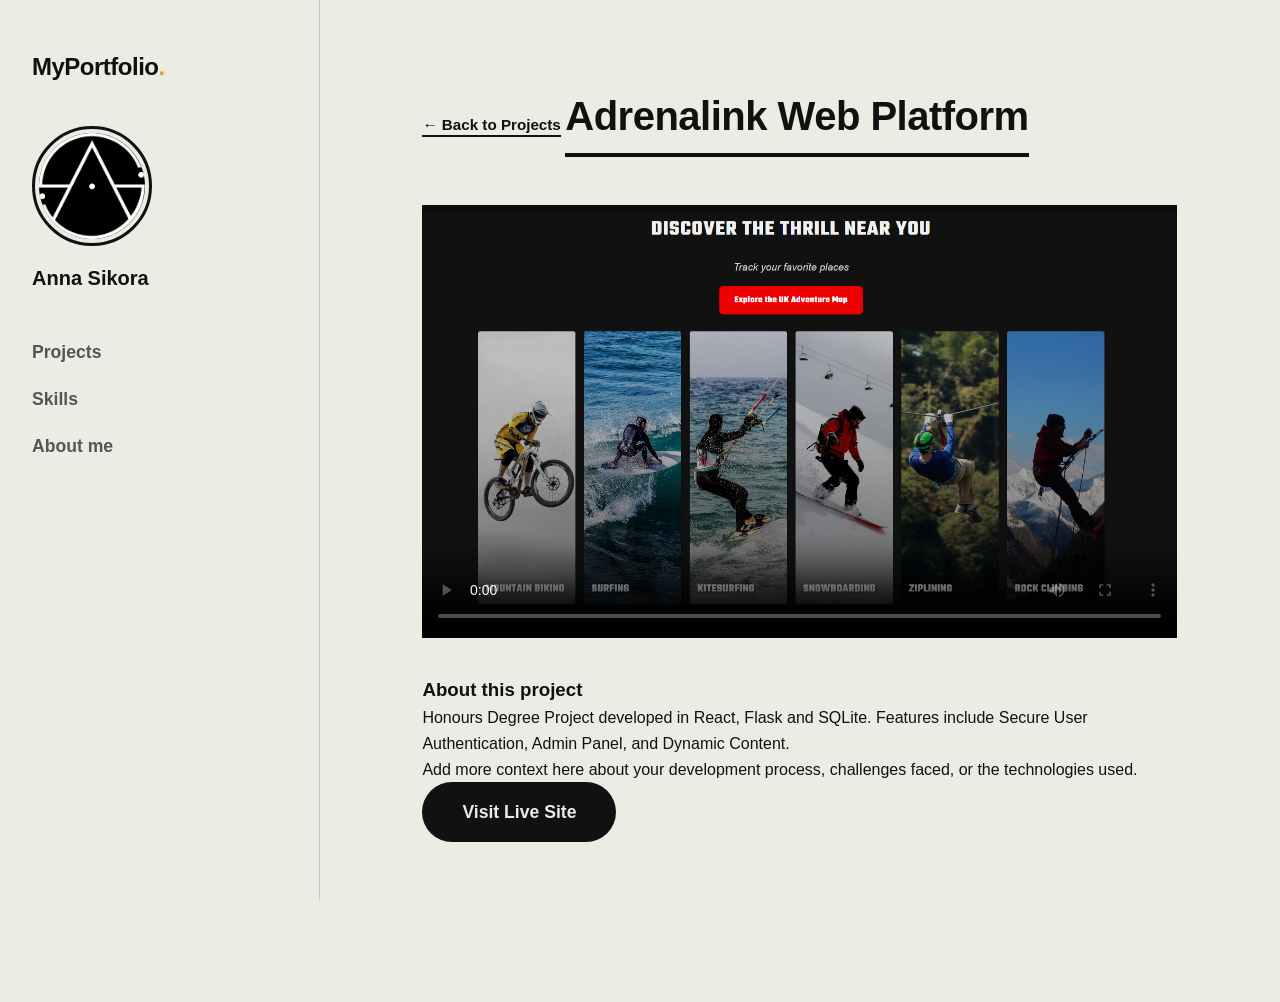
==== project_four.html @ ec580c47 "links" ====
<!DOCTYPE html>
<html lang="en">
<head>
  <meta charset="UTF-8">
  <meta name="viewport" content="width=device-width, initial-scale=1.0">
  <title>Adrenalink Project - Anna Sikora</title>
  <link rel="icon" type="image/png" href="images/logo.png">
  <link rel="stylesheet" href="style.css">
</head>
<body>

  <div class="portfolio-container">
    
    <!-- KEEP YOUR EXISTING LEFT SIDE MENU HERE -->
    <aside class="sidebar">
      <div class="brand">
        <a href="index.html" class="logo">MyPortfolio<span>.</span></a>
      </div>
      <div class="profile">
        <img src="images/logo.png" alt="Anna Sikora" class="profile-pic">
        <h3 class="profile-name">Anna Sikora</h3>
      </div>
      <nav class="menu">
        <ul>
          <!-- Updated links to point back to the main page sections -->
          <li><a href="index.html#projects">Projects</a></li>
          <li><a href="index.html#skills">Skills</a></li>
          <li><a href="index.html#about">About me</a></li>
        </ul>
      </nav>
      <!-- Add your existing social links here -->
    </aside>

    <!-- NEW RIGHT SIDE CONTENT FOR THE PROJECT -->
    <main class="main-content">
      
      <section class="section project-detail-section">
        <!-- Back button to return to the home page -->
        <a href="index.html#projects" class="project-link">&larr; Back to Projects</a>
        
        <h2 class="section-title" style="margin-top: 20px;">Adrenalink Web Platform</h2>
        
        <!-- Video Player -->
        <div class="video-container" style="margin-bottom: 30px;">
          <video width="100%" controls poster="images/adrenalink.png">
            <!-- Ensure you have a 'videos' folder with your video files -->
            <source src="videos/adrenalink-demo.mp4" type="video/mp4">
            Your browser does not support the video tag.
          </video>
        </div>

        <!-- Project Description -->
        <div class="project-description">
          <h3>About this project</h3>
          <p>Honours Degree Project developed in React, Flask and SQLite. Features include Secure User Authentication, Admin Panel, and Dynamic Content.</p>
          
          <p>Add more context here about your development process, challenges faced, or the technologies used.</p>

          <!-- Link to the live site if you still want to include it -->
          <a href="https://adrenalink-uni-1.onrender.com/" target="_blank" class="action-btn">Visit Live Site</a>
        </div>
      </section>

    </main>
  </div>

</body>
</html>
---- style.css ----
/* --- Color Variables --- */
:root {
  /* The main background is a soft, soothing yellow */
  --bg-yellow: #ecebe4; 
  /* Pure white for cards to create clean separation */
  --bg-white: #ffffff;
  /* Very dark grey for high-contrast, accessible reading */
  --text-dark: #111111; 
  /* Medium dark grey for secondary text */
  --text-muted: #555555;
  /* Soft dark borders to define sections without being too harsh */
  --border-color: rgba(17, 17, 17, 0.15); 
  /* A punchy yellow for specific accents/hovers */
  --accent-yellow: #DAA520; 
}

/* --- Base Styles --- */
* {
  margin: 0;
  padding: 0;
  box-sizing: border-box;
}

body {
  font-family: 'Helvetica Neue', Arial, sans-serif;
  color: var(--text-dark);
  background-color: var(--bg-yellow); 
  line-height: 1.6;
}

html {
  scroll-behavior: smooth;
}

/* --- Layout Architecture --- */
.portfolio-container {
  display: flex;
}

/* --- Left Sidebar --- */
.sidebar {
  position: fixed;
  top: 0;
  left: 0;
  width: 320px;
  height: 100vh;
  background-color: var(--bg-yellow); 
  border-right: 1px solid var(--border-color);
  padding: 3rem 2rem;
  
  display: flex;
  flex-direction: column;
  gap: 2.5rem; 
  overflow-y: auto; 
}

/* Logo */
.brand .logo {
  font-size: 1.5rem;
  font-weight: 800;
  text-decoration: none;
  color: var(--text-dark);
  letter-spacing: -0.5px;
}

.brand .logo span {
  color: var(--accent-yellow); 
}

/* Profile Picture & Info */
.profile {
  display: flex;
  flex-direction: column;
  align-items: flex-start;
}

.profile-pic {
  width: 120px;
  height: 120px;
  border-radius: 50%;
  object-fit: cover;
  margin-bottom: 1rem;
  border: 3px solid var(--text-dark); 
  padding: 4px; 
}

.profile-name {
  font-size: 1.25rem;
  font-weight: 700;
  color: var(--text-dark);
  margin-bottom: 0.2rem;
}

.profile-title {
  font-size: 0.9rem;
  color: var(--text-muted);
  text-transform: uppercase;
  letter-spacing: 1px;
}

/* Menu */
.menu ul {
  list-style: none;
}

.menu ul li {
  margin-bottom: 1.2rem;
}

.menu ul li a {
  text-decoration: none;
  color: var(--text-muted);
  font-size: 1.1rem;
  font-weight: 600;
  transition: all 0.3s ease;
}

.menu ul li a:hover {
  color: var(--text-dark);
  padding-left: 10px; 
}

/* Socials / Footer */
.socials {
  margin-top: auto; 
  display: flex;
  gap: 1.5rem;
}

.socials a {
  text-decoration: none;
  color: var(--text-dark);
  font-size: 0.9rem;
  font-weight: 700;
  transition: opacity 0.3s ease;
}

.socials a:hover {
  opacity: 0.6;
}

/* --- Right Main Content --- */
.main-content {
  margin-left: 320px;
  padding: 4rem 8%;
  width: calc(100% - 320px);
}

/* --- Sections --- */
.section {
  margin-bottom: 6rem;
}

.section-title {
  font-size: 2.5rem;
  font-weight: 800;
  margin-bottom: 3rem;
  color: var(--text-dark);
  letter-spacing: -0.5px;
  display: inline-block;
  border-bottom: 4px solid var(--text-dark); 
  padding-bottom: 5px;
}

/* --- Project Grid --- */
.project-grid {
  display: grid;
  grid-template-columns: repeat(2, 1fr); 
  gap: 2.5rem;
}
@media (max-width: 900px) {
  .project-grid {
    grid-template-columns: 1fr;
  }
}
.project-card {
  background: var(--bg-white); 
  border: 1px solid var(--border-color);
  border-radius: 16px; 
  overflow: hidden; 
  display: flex;
  flex-direction: column;
  transition: transform 0.4s ease, box-shadow 0.4s ease;
}

.project-card:hover {
  transform: translateY(-8px);

  box-shadow: 0 15px 35px rgba(0, 0, 0, 0.08); 
}

.project-image {
  width: 100%;
  height: 240px;
  overflow: hidden; 
  background-color: var(--border-color);
}

.project-image img {
  width: 100%;
  height: 100%;
  object-fit: cover;
  transition: transform 0.6s ease;
}

.project-card:hover .project-image img {
  transform: scale(1.05);
}

.project-content {
  padding: 1.8rem;
  display: flex;
  flex-direction: column;
  flex-grow: 1; 
}

.project-content h3 {
  font-size: 1.4rem;
  font-weight: 700;
  margin-bottom: 0.8rem;
  color: var(--text-dark);
}

.project-content p {
  font-size: 0.95rem;
  color: var(--text-muted);
  margin-bottom: 1.5rem;
  flex-grow: 1;
}

.project-link {
  align-self: flex-start; 
  text-decoration: none;
  color: var(--text-dark);
  font-weight: 700;
  font-size: 0.95rem;
  border-bottom: 2px solid var(--text-dark); 
  padding-bottom: 2px;
  transition: all 0.3s ease;
}

.project-link:hover {
  color: var(--accent-yellow);
  border-bottom-color: var(--accent-yellow);
}

/* --- Skills Tags --- */
.skills-list {
  display: flex;
  flex-wrap: wrap;
  gap: 1rem;
}

.skill-tag {
  background-color: var(--bg-white); /* White tags pop on the yellow bg */
  color: var(--text-dark);
  border: 1px solid var(--border-color);
  padding: 0.8rem 1.5rem;
  border-radius: 50px;
  font-size: 1rem;
  font-weight: 600;
  transition: all 0.3s ease;
}

.skill-tag:hover {
  background-color: var(--text-dark);
  color: var(--bg-yellow);
  transform: translateY(-2px);
}

/* =========================================
   ABOUT SECTION
   ========================================= */
.about-wrapper {
  display: grid;
  grid-template-columns: 2fr 3fr; 
  gap: 4rem;
  align-items: center; 
}

.about-image {
  border-radius: 12px;
  overflow: hidden;
  box-shadow: 0 15px 35px rgba(0, 0, 0, 0.08);
}

.about-image img {
  width: 100%;
  height: 100%;
  object-fit: cover;
  display: block;
}

.about-content h3 {
  font-size: 2rem;
  color: var(--text-dark);
  margin-bottom: 1.5rem;
  line-height: 1.3;
  letter-spacing: -0.5px;
}

.about-content p {
  color: var(--text-muted);
  font-size: 1.1rem;
  margin-bottom: 1.5rem;
  line-height: 1.7;
}

.about-stats {
  display: flex;
  gap: 3rem;
  margin: 3rem 0;
  padding-top: 2rem;
  border-top: 1px solid var(--border-color);
}

.stat-item {
  display: flex;
  flex-direction: column;
}

.stat-number {
  font-size: 2.5rem;
  font-weight: 800;
  color: var(--text-dark);
  line-height: 1;
  margin-bottom: 0.5rem;
}

.stat-label {
  font-size: 0.9rem;
  color: var(--text-muted);
  text-transform: uppercase;
  letter-spacing: 1px;
  font-weight: 700;
}

.action-btn {
  display: inline-block;
  background-color: var(--text-dark);
  color: var(--bg-yellow);
  text-decoration: none;
  padding: 1rem 2.5rem;
  font-size: 1.1rem;
  font-weight: 700;
  border-radius: 50px; 
  transition: all 0.3s ease;
}

.action-btn:hover {
  background-color: var(--accent-yellow);
  color: var(--text-dark);
  transform: translateY(-3px);
  box-shadow: 0 10px 20px rgba(0, 0, 0, 0.1);
}

/* --- Mobile Responsiveness for About Section --- */
@media (max-width: 900px) {
  .about-wrapper {
    grid-template-columns: 1fr; 
    gap: 3rem;
  }
  
  .about-stats {
    flex-wrap: wrap; 
    gap: 2rem;
  }
}
/* --- Socials / Footer --- */
.socials {
  margin-top: auto; 
  display: flex;
  gap: 1.5rem;
}

.socials a {
  display: inline-block;
  color: var(--text-dark); 
  transition: color 0.3s ease;
}

.socials a svg {
  width: 22px;
  height: 22px;
  transition: transform 0.3s ease;
}

/* Hover effects */
.socials a:hover {
  color: var(--accent-yellow);
}

.socials a:hover svg {
  transform: translateY(-4px);
}
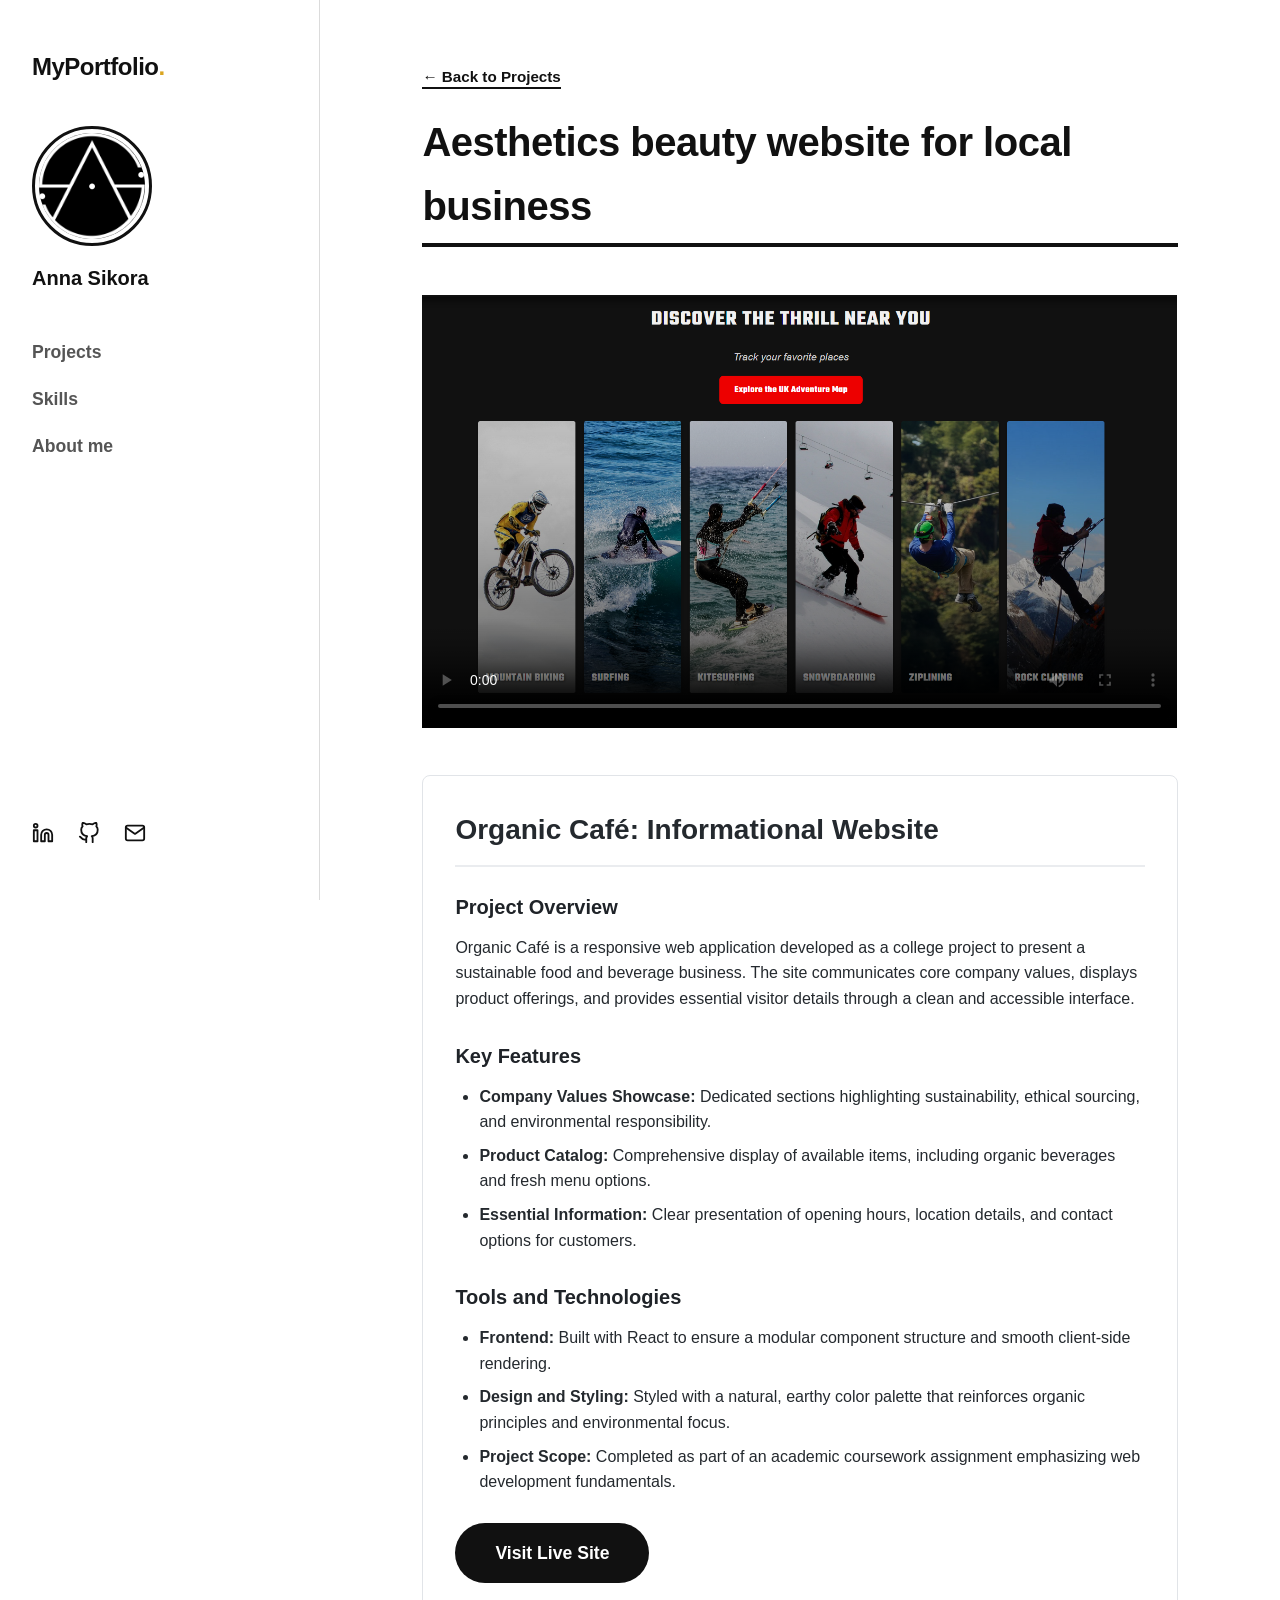
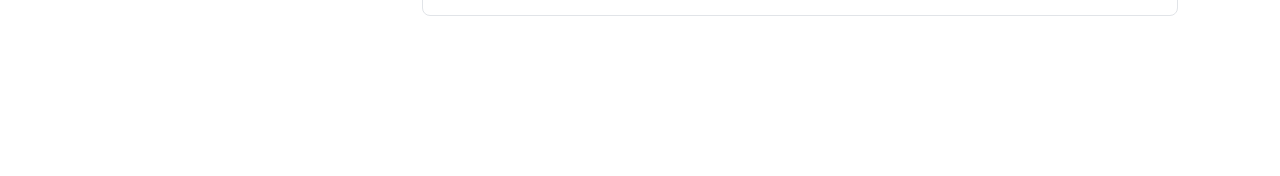
==== commit 0f75c992: "added video" ====
--- a/project_four.html
+++ b/project_four.html
@@ -3,7 +3,7 @@
 <head>
   <meta charset="UTF-8">
   <meta name="viewport" content="width=device-width, initial-scale=1.0">
-  <title>Adrenalink Project - Anna Sikora</title>
+  <title>Beauty studio website - Anna Sikora</title>
   <link rel="icon" type="image/png" href="images/logo.png">
   <link rel="stylesheet" href="style.css">
 </head>
@@ -11,24 +11,69 @@
 
   <div class="portfolio-container">
     
-    <!-- KEEP YOUR EXISTING LEFT SIDE MENU HERE -->
-    <aside class="sidebar">
+ <!-- MOBILE HEADER NAVIGATION BAR -->
+  <header class="mobile-header">
+    <a href="#" class="logo">MyPortfolio<span>.</span></a>
+    <button class="hamburger-btn" id="hamburgerBtn" aria-label="Toggle navigation menu">
+      <span></span>
+      <span></span>
+      <span></span>
+    </button>
+  </header>
+
+  <div class="portfolio-container">
+    
+    <!-- LEFT SIDE MENU -->
+    <aside class="sidebar" id="sidebar">
+  
+      <!-- Logo Section -->
       <div class="brand">
-        <a href="index.html" class="logo">MyPortfolio<span>.</span></a>
+        <a href="#" class="logo">
+          MyPortfolio<span>.</span>
+        </a>
       </div>
+
+      <!-- Profile Picture Section -->
       <div class="profile">
-        <img src="images/logo.png" alt="Anna Sikora" class="profile-pic">
+        <img src="images/logo.png" alt="Anna Sikora" class="profile-pic" onerror="this.src='https://placehold.co/120x120/ecebe4/111111?text=AS'">
         <h3 class="profile-name">Anna Sikora</h3>
       </div>
+
+      <!-- Navigation Menu -->
       <nav class="menu">
         <ul>
-          <!-- Updated links to point back to the main page sections -->
-          <li><a href="index.html#projects">Projects</a></li>
-          <li><a href="index.html#skills">Skills</a></li>
-          <li><a href="index.html#about">About me</a></li>
+          <li><a href="#projects" class="nav-link">Projects</a></li>
+          <li><a href="#skills" class="nav-link">Skills</a></li>
+          <li><a href="#about" class="nav-link">About me</a></li>
         </ul>
       </nav>
-      <!-- Add your existing social links here -->
+
+      <div class="socials">
+        <!-- LinkedIn Icon -->
+        <a href="https://www.linkedin.com/in/anna-sikora-webdev/" aria-label="LinkedIn" title="LinkedIn">
+          <svg xmlns="http://www.w3.org/2000/svg" viewBox="0 0 24 24" fill="none" stroke="currentColor" stroke-width="2" stroke-linecap="round" stroke-linejoin="round">
+            <path d="M16 8a6 6 0 0 1 6 6v7h-4v-7a2 2 0 0 0-2-2 2 2 0 0 0-2 2v7h-4v-7a6 6 0 0 1 6-6z"></path>
+            <rect x="2" y="9" width="4" height="12"></rect>
+            <circle cx="4" cy="4" r="2"></circle>
+          </svg>
+        </a>
+        
+        <!-- GitHub Icon -->
+        <a href="https://github.com/AnnS9" aria-label="GitHub" title="GitHub">
+          <svg xmlns="http://www.w3.org/2000/svg" viewBox="0 0 24 24" fill="none" stroke="currentColor" stroke-width="2" stroke-linecap="round" stroke-linejoin="round">
+            <path d="M9 19c-5 1.5-5-2.5-7-3m14 6v-3.87a3.37 3.37 0 0 0-.94-2.61c3.14-.35 6.44-1.54 6.44-7A5.44 5.44 0 0 0 20 4.77 5.07 5.07 0 0 0 19.91 1S18.73.65 16 2.48a13.38 13.38 0 0 0-7 0C6.27.65 5.09 1 5.09 1A5.07 5.07 0 0 0 5 4.77a5.44 5.44 0 0 0-1.5 3.78c0 5.42 3.3 6.61 6.44 7A3.37 3.37 0 0 0 9 18.13V22"></path>
+          </svg>
+        </a>
+
+        <!-- Email Icon -->
+        <a href="mailto:anna.sik04@gmail.com" aria-label="Email" title="Email">
+          <svg xmlns="http://www.w3.org/2000/svg" viewBox="0 0 24 24" fill="none" stroke="currentColor" stroke-width="2" stroke-linecap="round" stroke-linejoin="round">
+            <path d="M4 4h16c1.1 0 2 .9 2 2v12c0 1.1-.9 2-2 2H4c-1.1 0-2-.9-2-2V6c0-1.1.9-2 2-2z"></path>
+            <polyline points="22,6 12,13 2,6"></polyline>
+          </svg>
+        </a>
+      </div>
+
     </aside>
 
     <!-- NEW RIGHT SIDE CONTENT FOR THE PROJECT -->
@@ -36,9 +81,9 @@
       
       <section class="section project-detail-section">
         <!-- Back button to return to the home page -->
-        <a href="index.html#projects" class="project-link">&larr; Back to Projects</a>
+        <a href="index.html#projects" class="project-link">&larr; Back to Projects</a><br>
         
-        <h2 class="section-title" style="margin-top: 20px;">Adrenalink Web Platform</h2>
+        <h2 class="section-title" style="margin-top: 20px;">Aesthetics beauty website for local business</h2>
         
         <!-- Video Player -->
         <div class="video-container" style="margin-bottom: 30px;">
@@ -51,14 +96,38 @@
 
         <!-- Project Description -->
         <div class="project-description">
-          <h3>About this project</h3>
-          <p>Honours Degree Project developed in React, Flask and SQLite. Features include Secure User Authentication, Admin Panel, and Dynamic Content.</p>
-          
-          <p>Add more context here about your development process, challenges faced, or the technologies used.</p>
+       
+  
+ <div class="portfolio-project">
+  <h2>Organic Café: Informational Website</h2>
+  
+  <section class="project-overview">
+    <h3>Project Overview</h3>
+    <p>Organic Café is a responsive web application developed as a college project to present a sustainable food and beverage business. The site communicates core company values, displays product offerings, and provides essential visitor details through a clean and accessible interface.</p>
+  </section>
+
+  <section class="project-features">
+    <h3>Key Features</h3>
+    <ul>
+      <li><strong>Company Values Showcase:</strong> Dedicated sections highlighting sustainability, ethical sourcing, and environmental responsibility.</li>
+      <li><strong>Product Catalog:</strong> Comprehensive display of available items, including organic beverages and fresh menu options.</li>
+      <li><strong>Essential Information:</strong> Clear presentation of opening hours, location details, and contact options for customers.</li>
+    </ul>
+  </section>
+
+  <section class="project-tech-stack">
+    <h3>Tools and Technologies</h3>
+    <ul>
+      <li><strong>Frontend:</strong> Built with React to ensure a modular component structure and smooth client-side rendering.</li>
+      <li><strong>Design and Styling:</strong> Styled with a natural, earthy color palette that reinforces organic principles and environmental focus.</li>
+      <li><strong>Project Scope:</strong> Completed as part of an academic coursework assignment emphasizing web development fundamentals.</li>
+    </ul>
+  </section>
+
 
           <!-- Link to the live site if you still want to include it -->
-          <a href="https://adrenalink-uni-1.onrender.com/" target="_blank" class="action-btn">Visit Live Site</a>
-        </div>
+          <a href="https://aestheticsbynatalia.com/" target="_blank" class="action-btn">Visit Live Site</a>
+   
       </section>
 
     </main>
--- a/style.css
+++ b/style.css
@@ -1,339 +1,400 @@
 /* --- Color Variables --- */
-:root {
-  /* The main background is a soft, soothing yellow */
-  --bg-yellow: #ecebe4; 
-  /* Pure white for cards to create clean separation */
-  --bg-white: #ffffff;
-  /* Very dark grey for high-contrast, accessible reading */
-  --text-dark: #111111; 
-  /* Medium dark grey for secondary text */
-  --text-muted: #555555;
-  /* Soft dark borders to define sections without being too harsh */
-  --border-color: rgba(17, 17, 17, 0.15); 
-  /* A punchy yellow for specific accents/hovers */
-  --accent-yellow: #DAA520; 
+    :root {
+      --bg-yellow: #ffffff; 
+      --bg-white: #fdfdfd;
+      --text-dark: #111111; 
+      --text-muted: #555555;
+      --border-color: rgba(17, 17, 17, 0.15); 
+      --accent-yellow: #DAA520; 
+    }
+
+    /* --- Base Styles --- */
+    * {
+      margin: 0;
+      padding: 0;
+      box-sizing: border-box;
+    }
+
+    body {
+      font-family: 'Helvetica Neue', Arial, sans-serif;
+      color: var(--text-dark);
+      background-color: var(--bg-yellow); 
+      line-height: 1.6;
+    }
+
+    html {
+      scroll-behavior: smooth;
+    }
+
+    /* --- Layout Architecture --- */
+    .portfolio-container {
+      display: flex;
+    }
+
+    /* --- Mobile Header & Hamburger Toggle --- */
+    .mobile-header {
+      display: none;
+      position: fixed;
+      top: 0;
+      left: 0;
+      width: 100%;
+      height: 70px;
+      background-color: var(--bg-yellow);
+      border-bottom: 1px solid var(--border-color);
+      padding: 0 1.5rem;
+      justify-content: space-between;
+      align-items: center;
+      z-index: 1000;
+    }
+
+    .mobile-header .logo {
+      font-size: 1.4rem;
+      font-weight: 800;
+      text-decoration: none;
+      color: var(--text-dark);
+      letter-spacing: -0.5px;
+    }
+
+    .mobile-header .logo span {
+      color: var(--accent-yellow);
+    }
+
+    .hamburger-btn {
+      background: none;
+      border: none;
+      cursor: pointer;
+      display: flex;
+      flex-direction: column;
+      justify-content: space-between;
+      width: 28px;
+      height: 20px;
+      padding: 0;
+    }
+
+    .hamburger-btn span {
+      display: block;
+      width: 100%;
+      height: 3px;
+      background-color: var(--text-dark);
+      border-radius: 2px;
+      transition: all 0.3s ease;
+    }
+
+    /* --- Left Sidebar --- */
+    .sidebar {
+      position: fixed;
+      top: 0;
+      left: 0;
+      width: 320px;
+      height: 100vh;
+      background-color: var(--bg-yellow); 
+      border-right: 1px solid var(--border-color);
+      padding: 3rem 2rem;
+      display: flex;
+      flex-direction: column;
+      gap: 2.5rem; 
+      overflow-y: auto; 
+      z-index: 1001;
+      transition: transform 0.3s ease;
+    }
+
+    /* Logo */
+    .brand .logo {
+      font-size: 1.5rem;
+      font-weight: 800;
+      text-decoration: none;
+      color: var(--text-dark);
+      letter-spacing: -0.5px;
+    }
+
+    .brand .logo span {
+      color: var(--accent-yellow); 
+    }
+
+    /* Profile Picture & Info */
+    .profile {
+      display: flex;
+      flex-direction: column;
+      align-items: flex-start;
+    }
+
+    .profile-pic {
+      width: 120px;
+      height: 120px;
+      border-radius: 50%;
+      object-fit: cover;
+      margin-bottom: 1rem;
+      border: 3px solid var(--text-dark); 
+      padding: 4px; 
+    }
+
+    .profile-name {
+      font-size: 1.25rem;
+      font-weight: 700;
+      color: var(--text-dark);
+      margin-bottom: 0.2rem;
+    }
+
+    .profile-title {
+      font-size: 0.9rem;
+      color: var(--text-muted);
+      text-transform: uppercase;
+      letter-spacing: 1px;
+    }
+
+    /* Menu */
+    .menu ul {
+      list-style: none;
+    }
+
+    .menu ul li {
+      margin-bottom: 1.2rem;
+    }
+
+    .menu ul li a {
+      text-decoration: none;
+      color: var(--text-muted);
+      font-size: 1.1rem;
+      font-weight: 600;
+      transition: all 0.3s ease;
+      display: inline-block;
+    }
+
+    .menu ul li a:hover {
+      color: var(--text-dark);
+      padding-left: 10px; 
+    }
+
+    /* Socials / Footer */
+    .socials {
+      margin-top: auto; 
+      display: flex;
+      gap: 1.5rem;
+    }
+
+    .socials a {
+      display: inline-block;
+      color: var(--text-dark); 
+      transition: color 0.3s ease;
+    }
+
+    .socials a svg {
+      width: 22px;
+      height: 22px;
+      transition: transform 0.3s ease;
+    }
+
+    /* Hover effects */
+    .socials a:hover {
+      color: var(--accent-yellow);
+    }
+
+    .socials a:hover svg {
+      transform: translateY(-4px);
+    }
+
+    /* --- Right Main Content --- */
+    .main-content {
+      margin-left: 320px;
+      padding: 4rem 8%;
+      width: calc(100% - 320px);
+    }
+
+    /* --- Sections --- */
+    .section {
+      margin-bottom: 6rem;
+    }
+
+    .section-title {
+      font-size: 2.5rem;
+      font-weight: 800;
+      margin-bottom: 3rem;
+      color: var(--text-dark);
+      letter-spacing: -0.5px;
+      display: inline-block;
+      border-bottom: 4px solid var(--text-dark); 
+      padding-bottom: 5px;
+    }
+
+    /* --- Project Grid --- */
+    .project-grid {
+      display: grid;
+      grid-template-columns: repeat(2, 1fr); 
+      gap: 2.5rem;
+    }
+    @media (max-width: 900px) {
+      .project-grid {
+        grid-template-columns: 1fr;
+      }
+    }
+    .project-card {
+      background: var(--bg-white); 
+      border: 1px solid var(--border-color);
+      border-radius: 16px; 
+      overflow: hidden; 
+      display: flex;
+      flex-direction: column;
+      transition: transform 0.4s ease, box-shadow 0.4s ease;
+    }
+
+    .project-card:hover {
+      transform: translateY(-8px);
+      box-shadow: 0 15px 35px rgba(0, 0, 0, 0.08); 
+    }
+
+    .project-image {
+      width: 100%;
+      height: 240px;
+      overflow: hidden; 
+      background-color: var(--border-color);
+    }
+
+    .project-image img {
+      width: 100%;
+      height: 100%;
+      object-fit: cover;
+      transition: transform 0.6s ease;
+    }
+
+    .project-card:hover .project-image img {
+      transform: scale(1.05);
+    }
+
+    .project-content {
+      padding: 1.8rem;
+      display: flex;
+      flex-direction: column;
+      flex-grow: 1; 
+    }
+
+    .project-content h3 {
+      font-size: 1.4rem;
+      font-weight: 700;
+      margin-bottom: 0.8rem;
+      color: var(--text-dark);
+    }
+
+    .project-content p {
+      font-size: 0.95rem;
+      color: var(--text-muted);
+      margin-bottom: 1.5rem;
+      flex-grow: 1;
+    }
+
+    .project-link {
+      align-self: flex-start; 
+      text-decoration: none;
+      color: var(--text-dark);
+      font-weight: 700;
+      font-size: 0.95rem;
+      border-bottom: 2px solid var(--text-dark); 
+      padding-bottom: 2px;
+      transition: all 0.3s ease;
+    }
+
+    .project-link:hover {
+      color: var(--accent-yellow);
+      border-bottom-color: var(--accent-yellow);
+    }
+
+    /* --- Skills Tags --- */
+    .skills-list {
+      display: flex;
+      flex-wrap: wrap;
+      gap: 1rem;
+    }
+
+    .skill-tag {
+      background-color: var(--bg-white); /* White tags pop on the yellow bg */
+      color: var(--text-dark);
+      border: 1px solid var(--border-color);
+      padding: 0.8rem 1.5rem;
+      border-radius: 50px;
+      font-size: 1rem;
+      font-weight: 600;
+      transition: all 0.3s ease;
+    }
+
+    .skill-tag:hover {
+      background-color: var(--text-dark);
+      color: var(--bg-yellow);
+      transform: translateY(-2px);
+    }
+
+    /* =========================================
+       ABOUT SECTION
+       ========================================= */
+    .about-wrapper {
+      display: grid;
+      grid-template-columns: 2fr 3fr; 
+      gap: 4rem;
+      align-items: center; 
+    }
+
+    .about-image {
+      border-radius: 12px;
+      overflow: hidden;
+      box-shadow: 0 15px 35px rgba(0, 0, 0, 0.08);
+    }
+
+    .about-image img {
+      width: 100%;
+      height: 100%;
+      object-fit: cover;
+      display: block;
+    }
+
+    .about-content h3 {
+      font-size: 2rem;
+      color: var(--text-dark);
+      margin-bottom: 1.5rem;
+      line-height: 1.3;
+      letter-spacing: -0.5px;
+    }
+
+    .about-content p {
+      color: var(--text-muted);
+      font-size: 1.1rem;
+      margin-bottom: 1.5rem;
+      line-height: 1.7;
+    }
+
+    .about-stats {
+      display: flex;
+      gap: 3rem;
+      margin: 3rem 0;
+      padding-top: 2rem;
+      border-top: 1px solid var(--border-color);
+    }
+
+    .stat-item {
+      display: flex;
+      flex-direction: column;
+    }
+
+    .stat-number {
+      font-size: 2.5rem;
+      font-weight: 800;
+      color: var(--text-dark);
+      line-height: 1;
+      margin-bottom: 0.5rem;
+    }
+
+    .stat-label {
+      font-size: 0.9rem;
+      color: var(--text-muted);
+      text-transform: uppercase;
+      letter-spacing: 1px;
+      font-weight: 700;
+    }
+
+   .button-container {
+  display: flex;
+  justify-content: center;
+  width: 100%;
+  margin: 3rem 0;
 }
 
-/* --- Base Styles --- */
-* {
-  margin: 0;
-  padding: 0;
-  box-sizing: border-box;
-}
-
-body {
-  font-family: 'Helvetica Neue', Arial, sans-serif;
-  color: var(--text-dark);
-  background-color: var(--bg-yellow); 
-  line-height: 1.6;
-}
-
-html {
-  scroll-behavior: smooth;
-}
-
-/* --- Layout Architecture --- */
-.portfolio-container {
-  display: flex;
-}
-
-/* --- Left Sidebar --- */
-.sidebar {
-  position: fixed;
-  top: 0;
-  left: 0;
-  width: 320px;
-  height: 100vh;
-  background-color: var(--bg-yellow); 
-  border-right: 1px solid var(--border-color);
-  padding: 3rem 2rem;
-  
-  display: flex;
-  flex-direction: column;
-  gap: 2.5rem; 
-  overflow-y: auto; 
-}
-
-/* Logo */
-.brand .logo {
-  font-size: 1.5rem;
-  font-weight: 800;
-  text-decoration: none;
-  color: var(--text-dark);
-  letter-spacing: -0.5px;
-}
-
-.brand .logo span {
-  color: var(--accent-yellow); 
-}
-
-/* Profile Picture & Info */
-.profile {
-  display: flex;
-  flex-direction: column;
-  align-items: flex-start;
-}
-
-.profile-pic {
-  width: 120px;
-  height: 120px;
-  border-radius: 50%;
-  object-fit: cover;
-  margin-bottom: 1rem;
-  border: 3px solid var(--text-dark); 
-  padding: 4px; 
-}
-
-.profile-name {
-  font-size: 1.25rem;
-  font-weight: 700;
-  color: var(--text-dark);
-  margin-bottom: 0.2rem;
-}
-
-.profile-title {
-  font-size: 0.9rem;
-  color: var(--text-muted);
-  text-transform: uppercase;
-  letter-spacing: 1px;
-}
-
-/* Menu */
-.menu ul {
-  list-style: none;
-}
-
-.menu ul li {
-  margin-bottom: 1.2rem;
-}
-
-.menu ul li a {
-  text-decoration: none;
-  color: var(--text-muted);
-  font-size: 1.1rem;
-  font-weight: 600;
-  transition: all 0.3s ease;
-}
-
-.menu ul li a:hover {
-  color: var(--text-dark);
-  padding-left: 10px; 
-}
-
-/* Socials / Footer */
-.socials {
-  margin-top: auto; 
-  display: flex;
-  gap: 1.5rem;
-}
-
-.socials a {
-  text-decoration: none;
-  color: var(--text-dark);
-  font-size: 0.9rem;
-  font-weight: 700;
-  transition: opacity 0.3s ease;
-}
-
-.socials a:hover {
-  opacity: 0.6;
-}
-
-/* --- Right Main Content --- */
-.main-content {
-  margin-left: 320px;
-  padding: 4rem 8%;
-  width: calc(100% - 320px);
-}
-
-/* --- Sections --- */
-.section {
-  margin-bottom: 6rem;
-}
-
-.section-title {
-  font-size: 2.5rem;
-  font-weight: 800;
-  margin-bottom: 3rem;
-  color: var(--text-dark);
-  letter-spacing: -0.5px;
-  display: inline-block;
-  border-bottom: 4px solid var(--text-dark); 
-  padding-bottom: 5px;
-}
-
-/* --- Project Grid --- */
-.project-grid {
-  display: grid;
-  grid-template-columns: repeat(2, 1fr); 
-  gap: 2.5rem;
-}
-@media (max-width: 900px) {
-  .project-grid {
-    grid-template-columns: 1fr;
-  }
-}
-.project-card {
-  background: var(--bg-white); 
-  border: 1px solid var(--border-color);
-  border-radius: 16px; 
-  overflow: hidden; 
-  display: flex;
-  flex-direction: column;
-  transition: transform 0.4s ease, box-shadow 0.4s ease;
-}
-
-.project-card:hover {
-  transform: translateY(-8px);
-
-  box-shadow: 0 15px 35px rgba(0, 0, 0, 0.08); 
-}
-
-.project-image {
-  width: 100%;
-  height: 240px;
-  overflow: hidden; 
-  background-color: var(--border-color);
-}
-
-.project-image img {
-  width: 100%;
-  height: 100%;
-  object-fit: cover;
-  transition: transform 0.6s ease;
-}
-
-.project-card:hover .project-image img {
-  transform: scale(1.05);
-}
-
-.project-content {
-  padding: 1.8rem;
-  display: flex;
-  flex-direction: column;
-  flex-grow: 1; 
-}
-
-.project-content h3 {
-  font-size: 1.4rem;
-  font-weight: 700;
-  margin-bottom: 0.8rem;
-  color: var(--text-dark);
-}
-
-.project-content p {
-  font-size: 0.95rem;
-  color: var(--text-muted);
-  margin-bottom: 1.5rem;
-  flex-grow: 1;
-}
-
-.project-link {
-  align-self: flex-start; 
-  text-decoration: none;
-  color: var(--text-dark);
-  font-weight: 700;
-  font-size: 0.95rem;
-  border-bottom: 2px solid var(--text-dark); 
-  padding-bottom: 2px;
-  transition: all 0.3s ease;
-}
-
-.project-link:hover {
-  color: var(--accent-yellow);
-  border-bottom-color: var(--accent-yellow);
-}
-
-/* --- Skills Tags --- */
-.skills-list {
-  display: flex;
-  flex-wrap: wrap;
-  gap: 1rem;
-}
-
-.skill-tag {
-  background-color: var(--bg-white); /* White tags pop on the yellow bg */
-  color: var(--text-dark);
-  border: 1px solid var(--border-color);
-  padding: 0.8rem 1.5rem;
-  border-radius: 50px;
-  font-size: 1rem;
-  font-weight: 600;
-  transition: all 0.3s ease;
-}
-
-.skill-tag:hover {
-  background-color: var(--text-dark);
-  color: var(--bg-yellow);
-  transform: translateY(-2px);
-}
-
-/* =========================================
-   ABOUT SECTION
-   ========================================= */
-.about-wrapper {
-  display: grid;
-  grid-template-columns: 2fr 3fr; 
-  gap: 4rem;
-  align-items: center; 
-}
-
-.about-image {
-  border-radius: 12px;
-  overflow: hidden;
-  box-shadow: 0 15px 35px rgba(0, 0, 0, 0.08);
-}
-
-.about-image img {
-  width: 100%;
-  height: 100%;
-  object-fit: cover;
-  display: block;
-}
-
-.about-content h3 {
-  font-size: 2rem;
-  color: var(--text-dark);
-  margin-bottom: 1.5rem;
-  line-height: 1.3;
-  letter-spacing: -0.5px;
-}
-
-.about-content p {
-  color: var(--text-muted);
-  font-size: 1.1rem;
-  margin-bottom: 1.5rem;
-  line-height: 1.7;
-}
-
-.about-stats {
-  display: flex;
-  gap: 3rem;
-  margin: 3rem 0;
-  padding-top: 2rem;
-  border-top: 1px solid var(--border-color);
-}
-
-.stat-item {
-  display: flex;
-  flex-direction: column;
-}
-
-.stat-number {
-  font-size: 2.5rem;
-  font-weight: 800;
-  color: var(--text-dark);
-  line-height: 1;
-  margin-bottom: 0.5rem;
-}
-
-.stat-label {
-  font-size: 0.9rem;
-  color: var(--text-muted);
-  text-transform: uppercase;
-  letter-spacing: 1px;
-  font-weight: 700;
-}
 
 .action-btn {
   display: inline-block;
@@ -354,42 +415,76 @@
   box-shadow: 0 10px 20px rgba(0, 0, 0, 0.1);
 }
 
-/* --- Mobile Responsiveness for About Section --- */
-@media (max-width: 900px) {
-  .about-wrapper {
-    grid-template-columns: 1fr; 
-    gap: 3rem;
-  }
-  
-  .about-stats {
-    flex-wrap: wrap; 
-    gap: 2rem;
-  }
-}
-/* --- Socials / Footer --- */
-.socials {
-  margin-top: auto; 
-  display: flex;
-  gap: 1.5rem;
-}
-
-.socials a {
-  display: inline-block;
-  color: var(--text-dark); 
-  transition: color 0.3s ease;
-}
-
-.socials a svg {
-  width: 22px;
-  height: 22px;
-  transition: transform 0.3s ease;
-}
-
-/* Hover effects */
-.socials a:hover {
-  color: var(--accent-yellow);
-}
-
-.socials a:hover svg {
-  transform: translateY(-4px);
-}+    /* --- Mobile Responsiveness for About Section & Sidebar Toggle --- */
+    @media (max-width: 900px) {
+      .mobile-header {
+        display: flex;
+      }
+
+      .sidebar {
+        transform: translateX(-100%);
+      }
+
+      .sidebar.active {
+        transform: translateX(0);
+        box-shadow: 15px 0 40px rgba(0, 0, 0, 0.15);
+      }
+
+      .main-content {
+        margin-left: 0;
+        width: 100%;
+        padding: 7rem 6% 4rem 6%;
+      }
+
+      .about-wrapper {
+        grid-template-columns: 1fr; 
+        gap: 3rem;
+      }
+      
+      .about-stats {
+        flex-wrap: wrap; 
+        gap: 2rem;
+      }
+    }
+
+    /* Portfolio project view styling */
+    .portfolio-project {
+      max-width: 800px;
+      margin: 40px auto;
+      padding: 32px;
+      background: #ffffff;
+      border: 1px solid #e1e4e8;
+      border-radius: 8px;
+      color: #24292e;
+      line-height: 1.6;
+    }
+    .portfolio-project h2 {
+      font-size: 28px;
+      margin-top: 0;
+      margin-bottom: 24px;
+      font-weight: 700;
+      border-bottom: 2px solid #eaecef;
+      padding-bottom: 12px;
+    }
+    .portfolio-project section {
+      margin-bottom: 28px;
+    }
+    .portfolio-project h3 {
+      font-size: 20px;
+      margin-top: 0;
+      margin-bottom: 12px;
+      font-weight: 600;
+      color: #1f2328;
+    }
+    .portfolio-project p {
+      margin-top: 0;
+      margin-bottom: 16px;
+    }
+    .portfolio-project ul {
+      margin-top: 0;
+      margin-bottom: 16px;
+      padding-left: 24px;
+    }
+    .portfolio-project li {
+      margin-bottom: 8px;
+    }
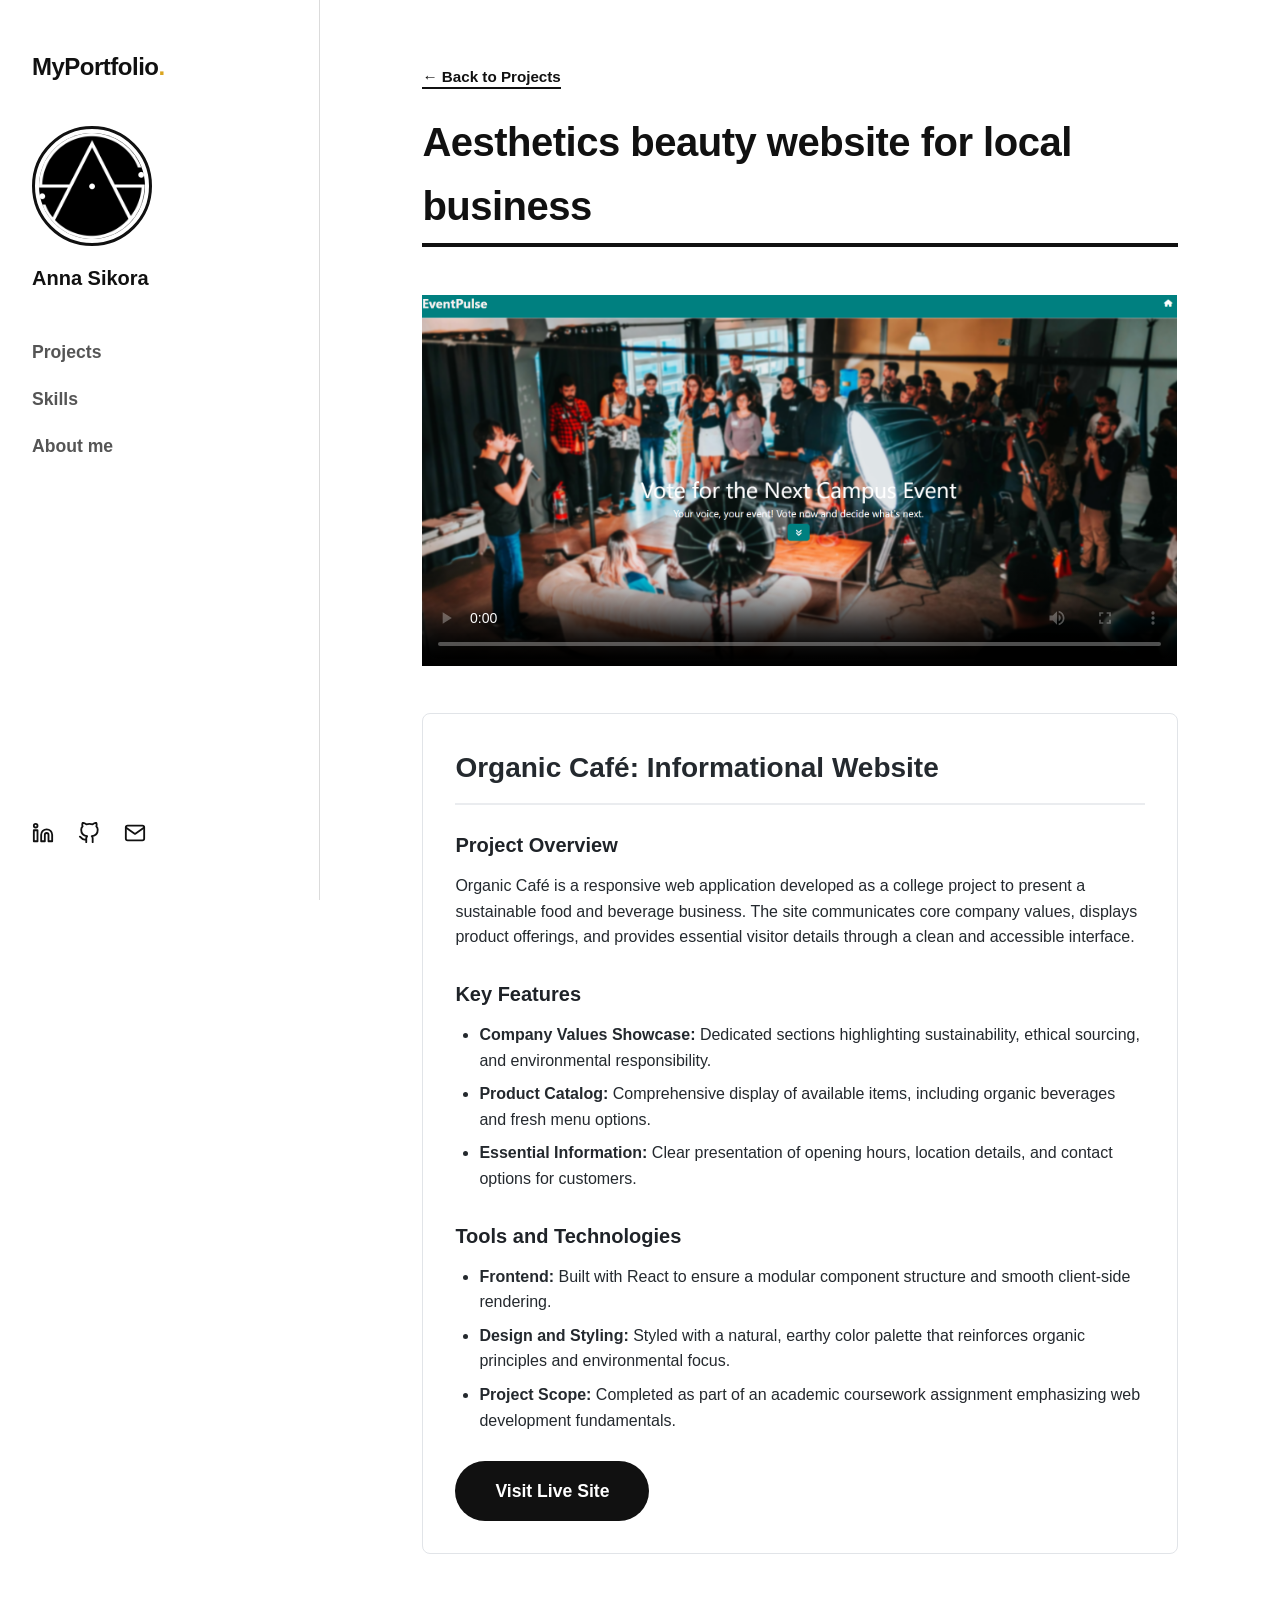
==== commit 916a9140: "video and settings" ====
--- a/project_four.html
+++ b/project_four.html
@@ -87,9 +87,9 @@
         
         <!-- Video Player -->
         <div class="video-container" style="margin-bottom: 30px;">
-          <video width="100%" controls poster="images/adrenalink.png">
+          <video width="100%" controls poster="images/event.png">
             <!-- Ensure you have a 'videos' folder with your video files -->
-            <source src="videos/adrenalink-demo.mp4" type="video/mp4">
+            <source src="videos/eventpulse.mp4" type="video/mp4">
             Your browser does not support the video tag.
           </video>
         </div>
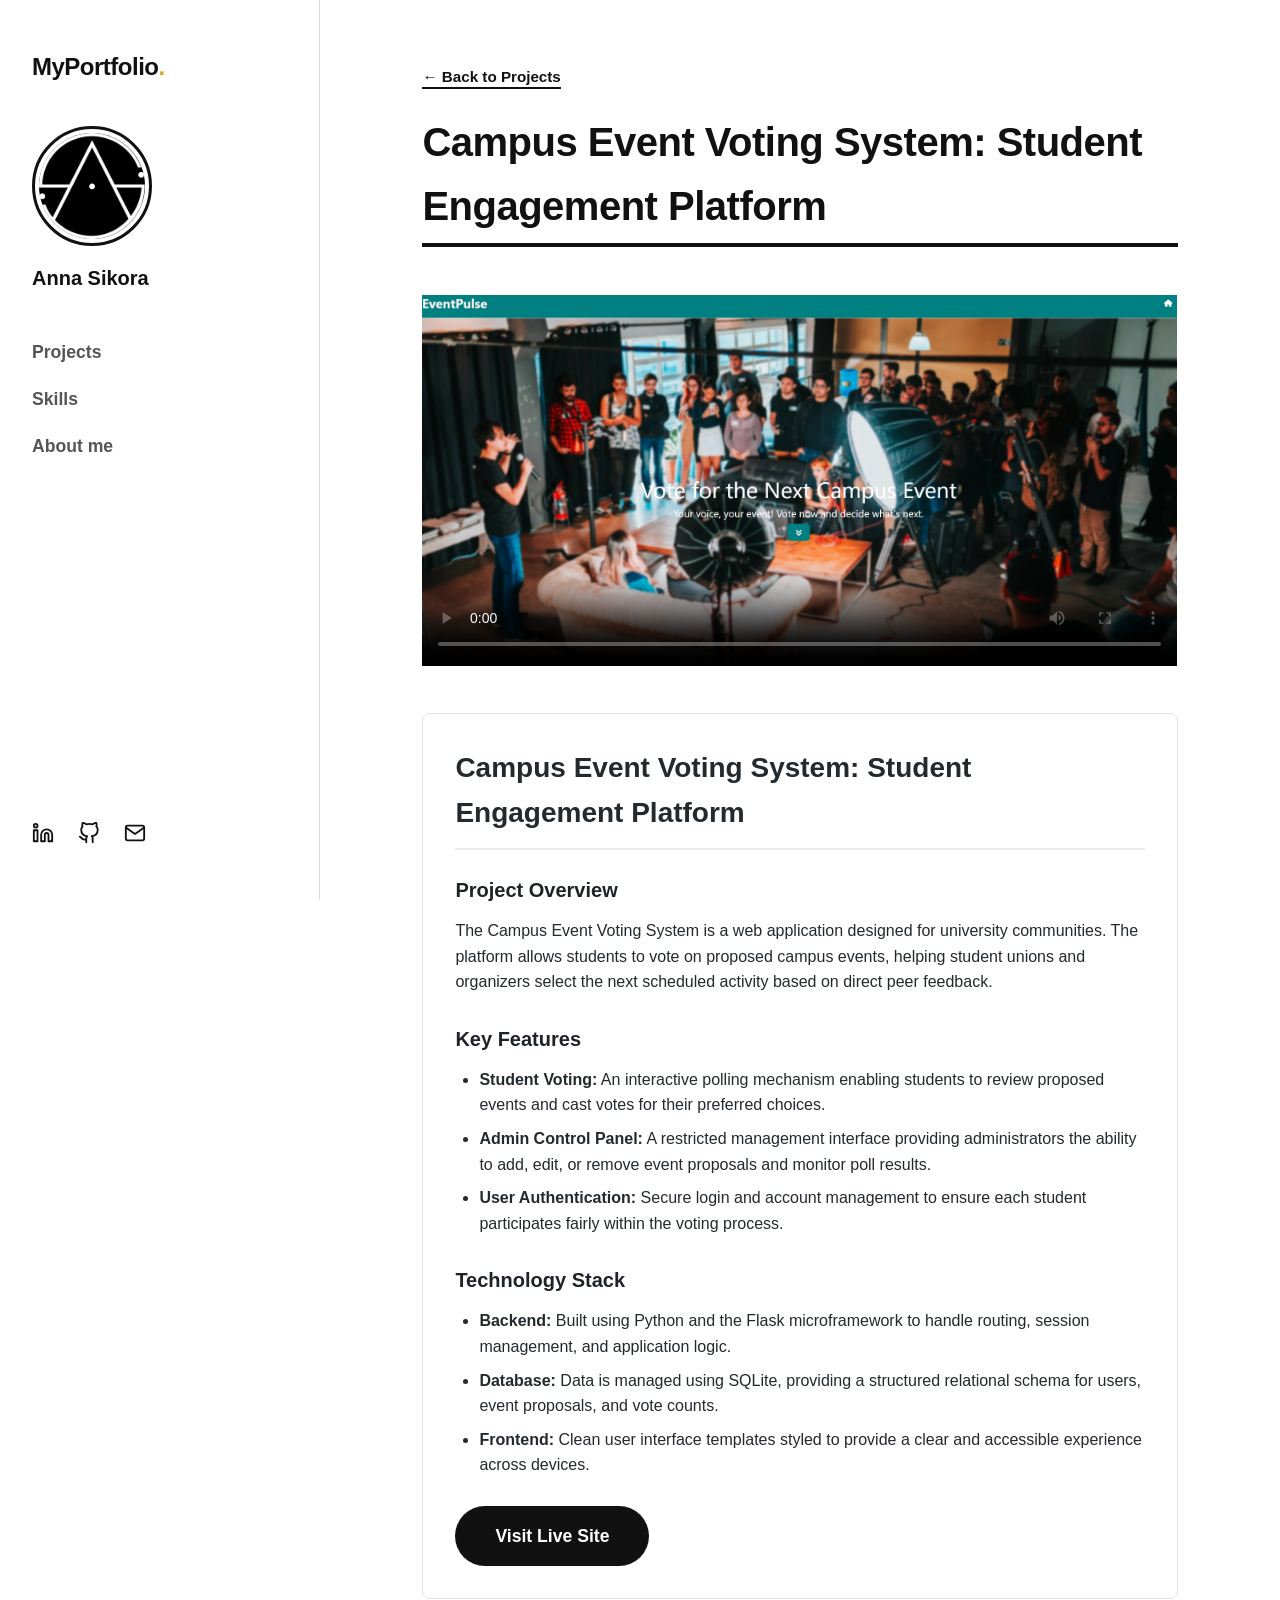
==== commit 240112a2: "description added" ====
--- a/project_four.html
+++ b/project_four.html
@@ -83,7 +83,7 @@
         <!-- Back button to return to the home page -->
         <a href="index.html#projects" class="project-link">&larr; Back to Projects</a><br>
         
-        <h2 class="section-title" style="margin-top: 20px;">Aesthetics beauty website for local business</h2>
+        <h2 class="section-title" style="margin-top: 20px;">Campus Event Voting System: Student Engagement Platform</h2>
         
         <!-- Video Player -->
         <div class="video-container" style="margin-bottom: 30px;">
@@ -99,30 +99,31 @@
        
   
  <div class="portfolio-project">
-  <h2>Organic Café: Informational Website</h2>
+  <h2>Campus Event Voting System: Student Engagement Platform</h2>
   
   <section class="project-overview">
     <h3>Project Overview</h3>
-    <p>Organic Café is a responsive web application developed as a college project to present a sustainable food and beverage business. The site communicates core company values, displays product offerings, and provides essential visitor details through a clean and accessible interface.</p>
+    <p>The Campus Event Voting System is a web application designed for university communities. The platform allows students to vote on proposed campus events, helping student unions and organizers select the next scheduled activity based on direct peer feedback.</p>
   </section>
 
   <section class="project-features">
     <h3>Key Features</h3>
     <ul>
-      <li><strong>Company Values Showcase:</strong> Dedicated sections highlighting sustainability, ethical sourcing, and environmental responsibility.</li>
-      <li><strong>Product Catalog:</strong> Comprehensive display of available items, including organic beverages and fresh menu options.</li>
-      <li><strong>Essential Information:</strong> Clear presentation of opening hours, location details, and contact options for customers.</li>
+      <li><strong>Student Voting:</strong> An interactive polling mechanism enabling students to review proposed events and cast votes for their preferred choices.</li>
+      <li><strong>Admin Control Panel:</strong> A restricted management interface providing administrators the ability to add, edit, or remove event proposals and monitor poll results.</li>
+      <li><strong>User Authentication:</strong> Secure login and account management to ensure each student participates fairly within the voting process.</li>
     </ul>
   </section>
 
   <section class="project-tech-stack">
-    <h3>Tools and Technologies</h3>
+    <h3>Technology Stack</h3>
     <ul>
-      <li><strong>Frontend:</strong> Built with React to ensure a modular component structure and smooth client-side rendering.</li>
-      <li><strong>Design and Styling:</strong> Styled with a natural, earthy color palette that reinforces organic principles and environmental focus.</li>
-      <li><strong>Project Scope:</strong> Completed as part of an academic coursework assignment emphasizing web development fundamentals.</li>
+      <li><strong>Backend:</strong> Built using Python and the Flask microframework to handle routing, session management, and application logic.</li>
+      <li><strong>Database:</strong> Data is managed using SQLite, providing a structured relational schema for users, event proposals, and vote counts.</li>
+      <li><strong>Frontend:</strong> Clean user interface templates styled to provide a clear and accessible experience across devices.</li>
     </ul>
   </section>
+
 
 
           <!-- Link to the live site if you still want to include it -->
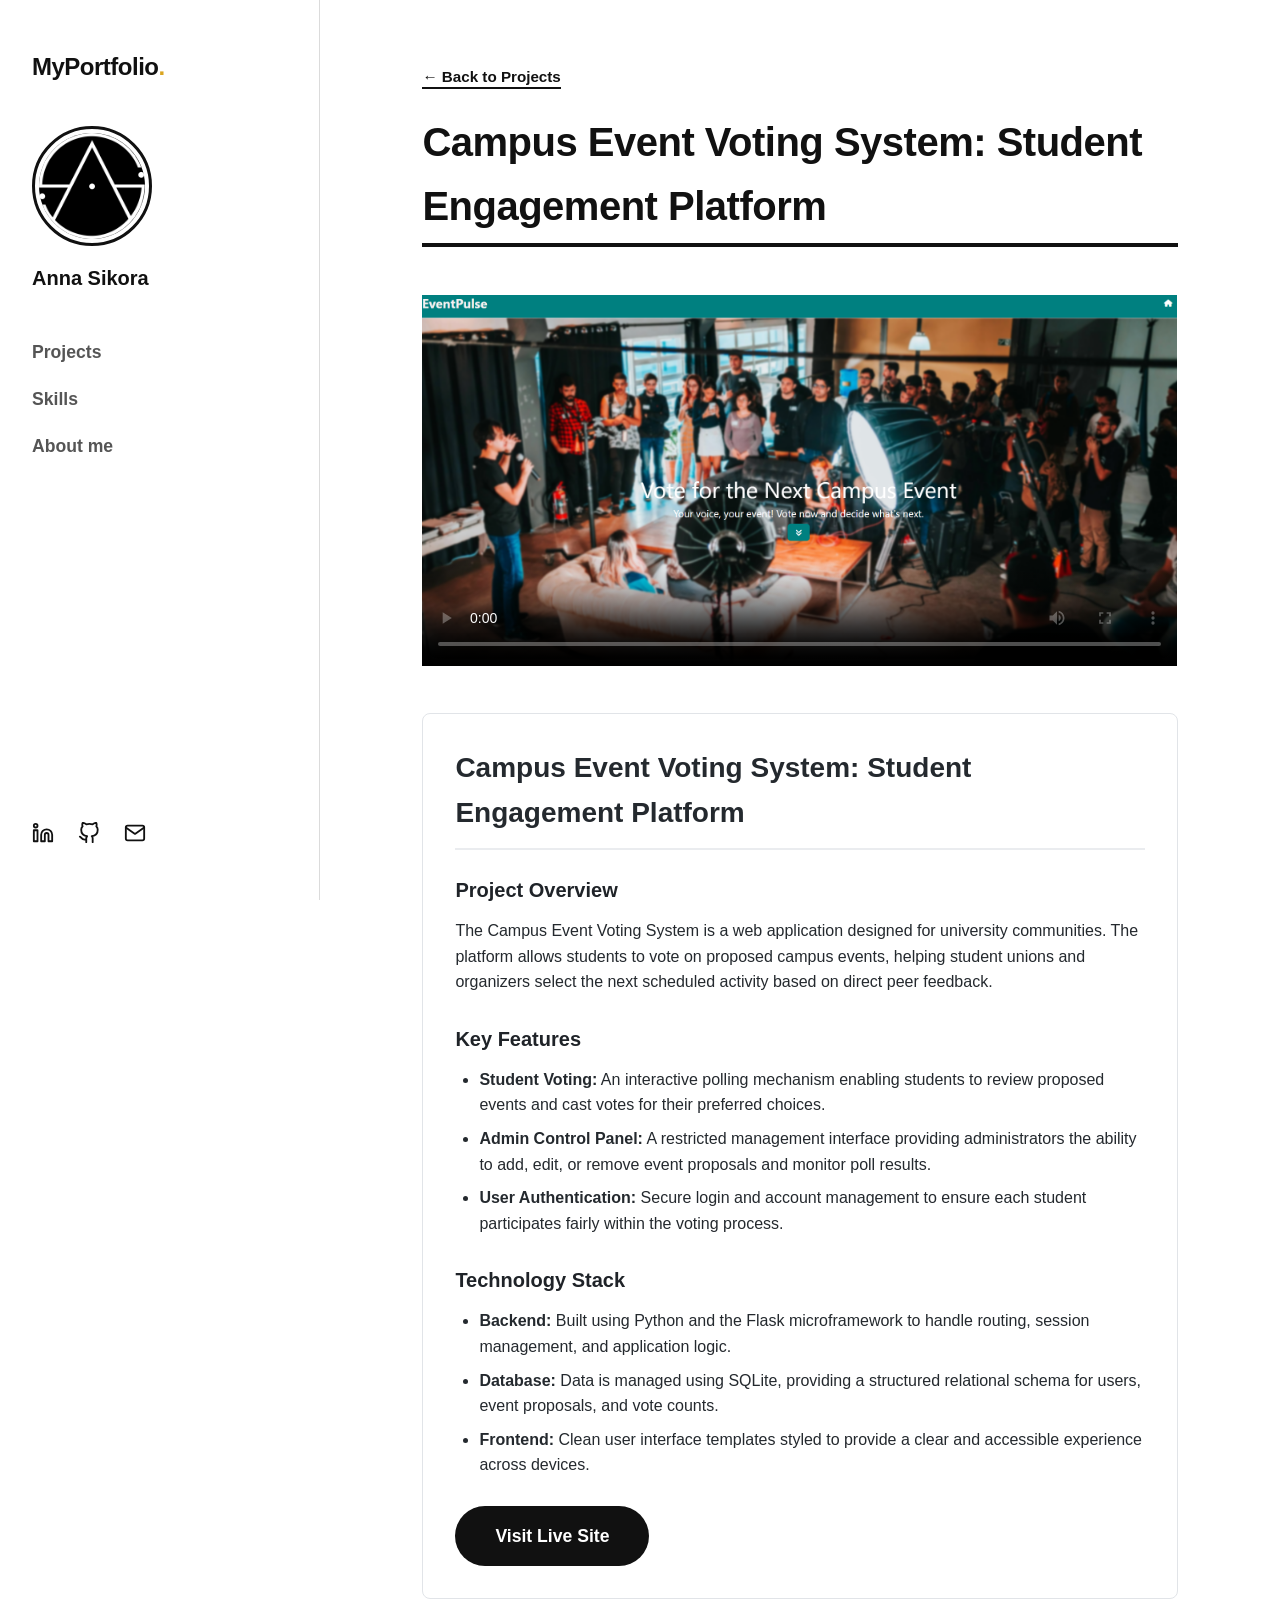
==== commit c3c66da4: "added new links" ====
--- a/project_four.html
+++ b/project_four.html
@@ -127,7 +127,7 @@
 
 
           <!-- Link to the live site if you still want to include it -->
-          <a href="https://aestheticsbynatalia.com/" target="_blank" class="action-btn">Visit Live Site</a>
+          <a href="https://eventpuls.onrender.com/" target="_blank" class="action-btn">Visit Live Site</a>
    
       </section>
 
